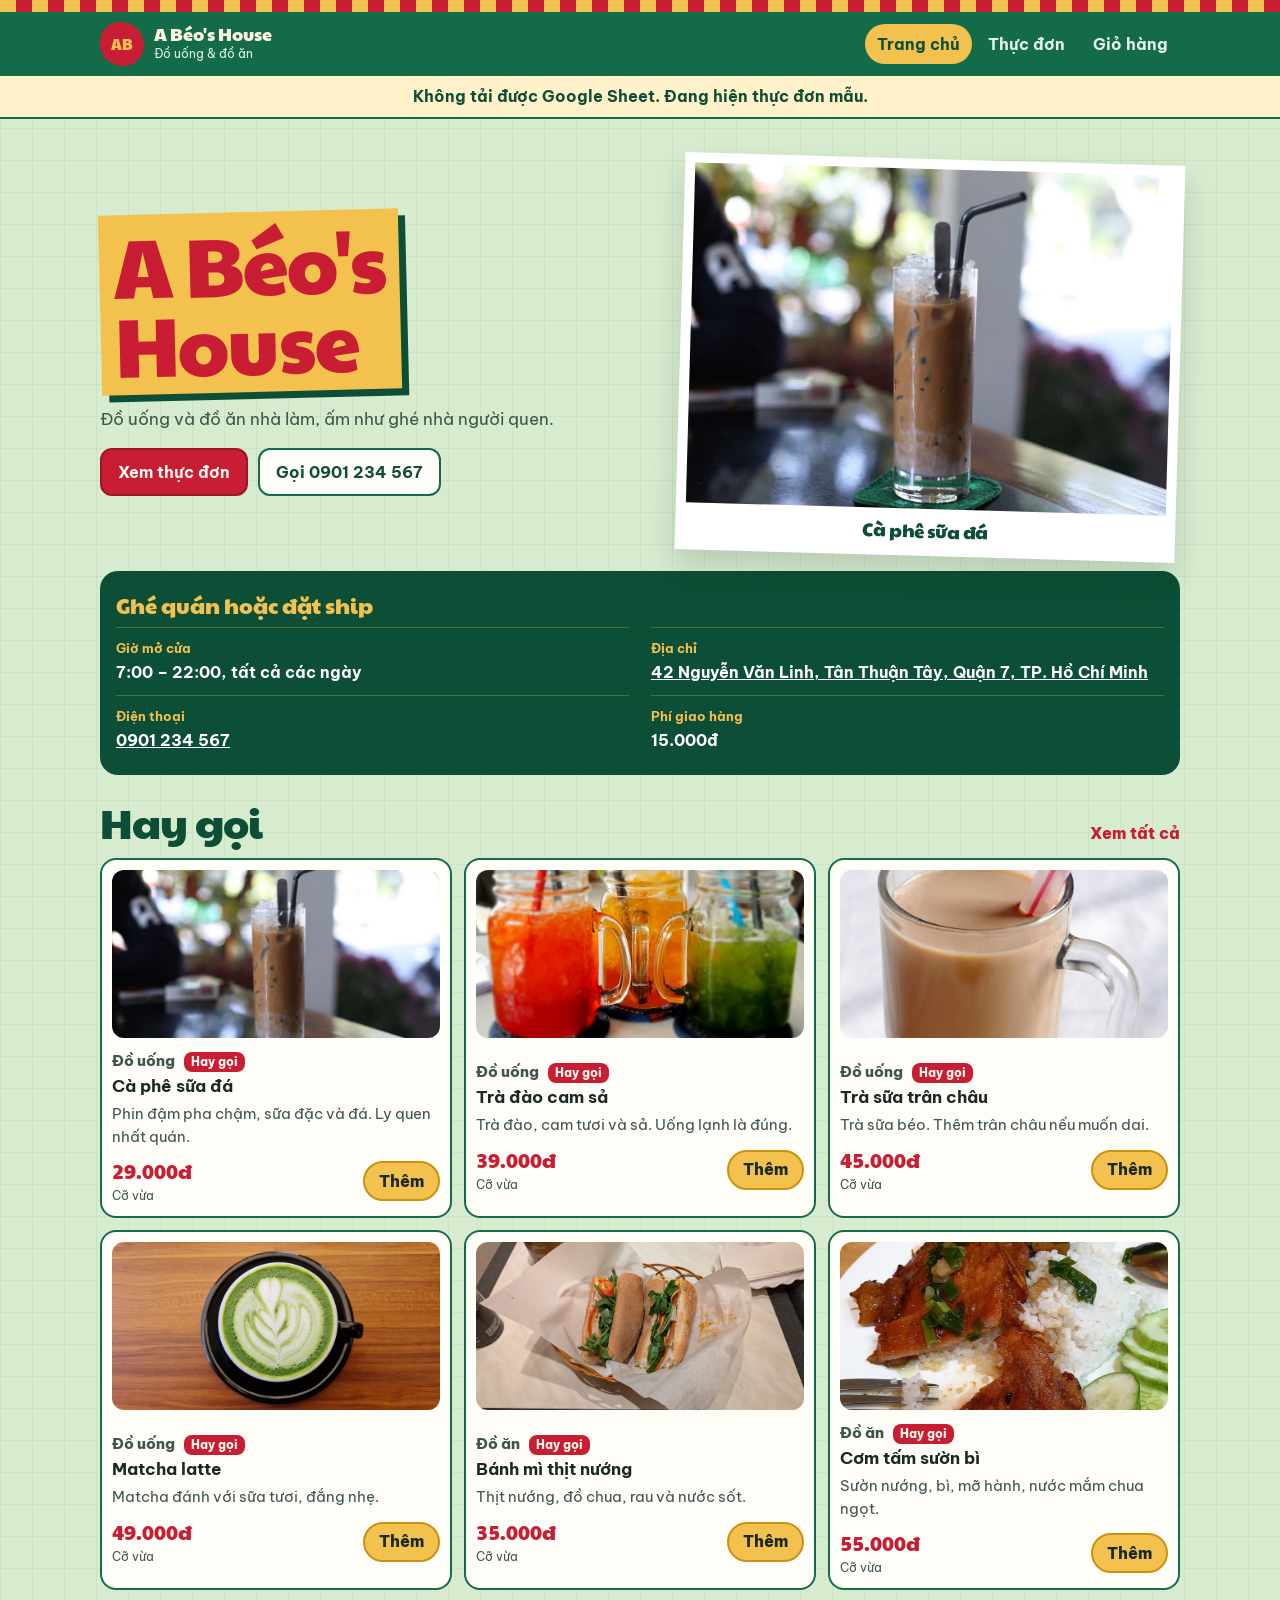
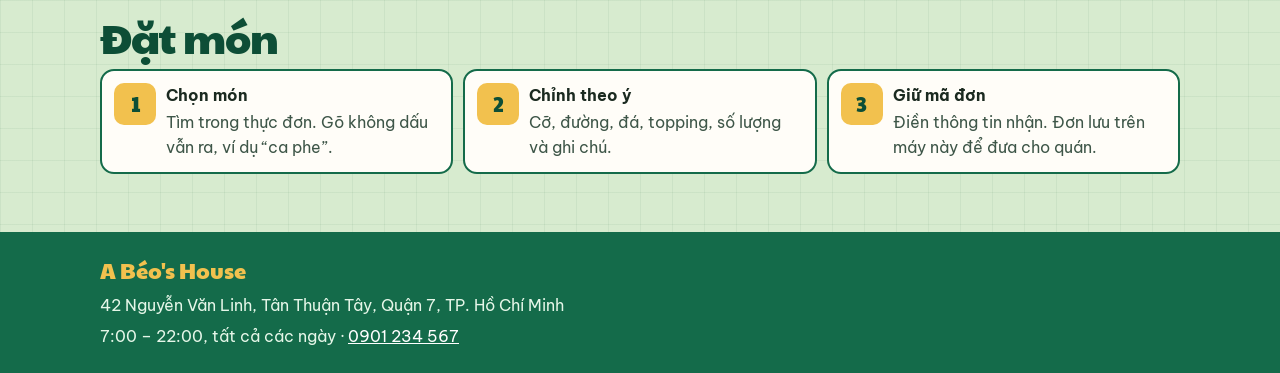
==== index.html @ c12df502 "Let the Shop sheet set the home hero photo and caption. A blank heroImage or heroCaption keeps the b" ====
<!DOCTYPE html>
<html lang="vi">
<head>
  <meta charset="utf-8">
  <meta name="viewport" content="width=device-width, initial-scale=1">
  <title>A Béo's House — Đồ uống & đồ ăn</title>
  <meta name="description" content="Đặt đồ uống và đồ ăn tại A Béo's House. Quán nhỏ, món nhà làm, giao trong ngày.">
  <meta name="theme-color" content="#146b4a">
  <link rel="icon" href="favicon.svg" type="image/svg+xml">
  <link rel="preconnect" href="https://fonts.googleapis.com">
  <link rel="preconnect" href="https://fonts.gstatic.com" crossorigin>
  <link href="https://fonts.googleapis.com/css2?family=Be+Vietnam+Pro:wght@400;500;600;700&family=Paytone+One&display=swap" rel="stylesheet">
  <link rel="stylesheet" href="css/styles.css">
</head>
<body data-page="home">
  <a class="skip" href="#main">Tới nội dung</a>
  <header class="site-header">
    <div class="wrap header-inner">
      <a class="brand" href="index.html">
        <span class="brand-mark" aria-hidden="true">AB</span>
        <span>
          <strong>A Béo's House</strong>
          <small>Đồ uống & đồ ăn</small>
        </span>
      </a>
      <nav class="nav" aria-label="Chính">
        <a href="index.html" class="is-active" aria-current="page">Trang chủ</a>
        <a href="menu.html">Thực đơn</a>
        <a href="cart.html">Giỏ hàng <span class="badge is-zero" data-cart-count>0</span></a>
      </nav>
      <a class="header-cart" href="cart.html" aria-label="Giỏ hàng">
        <svg width="22" height="22" viewBox="0 0 24 24" aria-hidden="true" fill="none" stroke="currentColor" stroke-width="2"><path d="M6 7h12l-1 13H7L6 7z"/><path d="M9 7a3 3 0 0 1 6 0"/></svg>
        <span class="badge is-zero" data-cart-count>0</span>
      </a>
    </div>
  </header>
  <main id="main">
    <div class="wrap">
      <section class="hero">
        <div class="sign">
          <h1>A Béo's<br>House</h1>
          <p class="lede" data-bind="tagline">Đồ uống và đồ ăn nhà làm, ấm như ghé nhà người quen.</p>
          <div class="hero-actions">
            <a class="btn btn-primary" href="menu.html">Xem thực đơn</a>
            <a class="btn btn-ghost" data-bind-phone data-phone-prefix="Gọi" href="tel:+84901234567">Gọi 0901 234 567</a>
          </div>
        </div>
        <figure class="polaroid">
          <img src="img/cf-sua-da.jpg" alt="Cà phê sữa đá" data-bind-src="heroImage">
          <figcaption data-bind="heroCaption">Cà phê sữa đá</figcaption>
        </figure>
      </section>
      <aside class="hero-panel">
          <div class="panel-top">
            <p class="panel-kicker">Ghé quán hoặc đặt ship</p>
          </div>
          <ul class="facts">
            <li>
              <span class="fact-label">Giờ mở cửa</span>
              <strong data-bind="hours">7:00 – 22:00, tất cả các ngày</strong>
            </li>
            <li>
              <span class="fact-label">Địa chỉ</span>
              <strong><a data-bind="address" data-map-link href="https://maps.google.com/?q=42%20Nguy%E1%BB%85n%20V%C4%83n%20Linh%2C%20T%C3%A2n%20Thu%E1%BA%ADn%20T%C3%A2y%2C%20Qu%E1%BA%ADn%207%2C%20TP.%20H%E1%BB%93%20Ch%C3%AD%20Minh">42 Nguyễn Văn Linh, Tân Thuận Tây, Quận 7, TP. Hồ Chí Minh</a></strong>
            </li>
            <li>
              <span class="fact-label">Điện thoại</span>
              <strong><a data-bind-phone data-phone-prefix="" href="tel:+84901234567">0901 234 567</a></strong>
            </li>
            <li>
              <span class="fact-label">Phí giao hàng</span>
              <strong data-bind="deliveryFee">15.000đ</strong>
            </li>
          </ul>
        </aside>

      <section>
        <div class="section-head">
          <h2>Hay gọi</h2>
          <a href="menu.html">Xem tất cả</a>
        </div>
        <div class="grid cols-3" id="featured"></div>
      </section>

      <section>
        <div class="section-head"><h2>Đặt món</h2></div>
        <ol class="steps">
          <li><span class="num">1</span><div><strong>Chọn món</strong><p>Tìm trong thực đơn. Gõ không dấu vẫn ra, ví dụ “ca phe”.</p></div></li>
          <li><span class="num">2</span><div><strong>Chỉnh theo ý</strong><p>Cỡ, đường, đá, topping, số lượng và ghi chú.</p></div></li>
          <li><span class="num">3</span><div><strong>Giữ mã đơn</strong><p>Điền thông tin nhận. Đơn lưu trên máy này để đưa cho quán.</p></div></li>
        </ol>
      </section>
    </div>
  </main>
  <footer class="site-footer">
    <div class="wrap">
      <strong data-bind="name">A Béo's House</strong>
      <p data-bind="address">42 Nguyễn Văn Linh, Tân Thuận Tây, Quận 7, TP. Hồ Chí Minh</p>
      <p><span data-bind="hours">7:00 – 22:00, tất cả các ngày</span> · <a data-bind-phone data-phone-prefix="" href="tel:+84901234567">0901 234 567</a></p>
    </div>
  </footer>
  <nav class="tabbar" aria-label="Di chuyển">
    <a href="index.html" class="is-active" aria-current="page">
      <svg width="22" height="22" viewBox="0 0 24 24" aria-hidden="true" fill="none" stroke="currentColor" stroke-width="2"><path d="M4 10.5 12 4l8 6.5V20a1 1 0 0 1-1 1h-5v-6H10v6H5a1 1 0 0 1-1-1v-9.5z"/></svg>
      Trang chủ
    </a>
    <a href="menu.html">
      <svg width="22" height="22" viewBox="0 0 24 24" aria-hidden="true" fill="none" stroke="currentColor" stroke-width="2"><path d="M6 4h12v16H6z"/><path d="M9 8h6M9 12h6M9 16h4"/></svg>
      Thực đơn
    </a>
    <a href="cart.html">
      <svg width="22" height="22" viewBox="0 0 24 24" aria-hidden="true" fill="none" stroke="currentColor" stroke-width="2"><path d="M6 7h12l-1 13H7L6 7z"/><path d="M9 7a3 3 0 0 1 6 0"/></svg>
      Giỏ <span class="badge is-zero" data-cart-count>0</span>
    </a>
  </nav>
  <script src="js/config.js"></script>
  <script src="js/data.js"></script>
  <script src="js/sheet-format.js"></script>
  <script src="js/sheets.js"></script>
  <script src="js/app.js"></script>
</body>
</html>
---- css/styles.css ----
:root {
  --tile: #d7ebcf;
  --ink: #1b2a20;
  --muted: #3e5648;
  --stool: #c81d32;
  --stool-deep: #9a1628;
  --awning: #f2c14e;
  --enamel: #146b4a;
  --enamel-deep: #0d4e36;
  --paper: #fffdf8;
  --slip: #fff6d4;
  --line: rgba(13, 78, 54, 0.22);
  --font: "Be Vietnam Pro", "Noto Sans", sans-serif;
  --display: "Paytone One", "Be Vietnam Pro", sans-serif;
  --tab-h: 68px;
  color-scheme: light;
}

* { box-sizing: border-box; }

[hidden] { display: none !important; }

html { scroll-behavior: smooth; }

body {
  margin: 0;
  min-height: 100vh;
  font-family: var(--font);
  font-size: 16px;
  line-height: 1.55;
  color: var(--ink);
  background-color: var(--tile);
  background-image:
    linear-gradient(rgba(20, 90, 50, 0.06) 1px, transparent 1px),
    linear-gradient(90deg, rgba(20, 90, 50, 0.06) 1px, transparent 1px);
  background-size: 32px 32px;
  padding-bottom: var(--tab-h);
}

img, svg { display: block; max-width: 100%; }

button, input, textarea, select { font: inherit; color: inherit; }

button, .btn, .chip, .choice, .add-btn, .text-btn, .option-card { cursor: pointer; }

a { color: inherit; }

h1, h2, h3, p { overflow-wrap: anywhere; }

.skip {
  position: absolute;
  left: 12px;
  top: -48px;
  background: var(--paper);
  padding: 8px 12px;
  border-radius: 8px;
  z-index: 80;
}

.skip:focus { top: 12px; }

.wrap {
  width: min(1080px, calc(100% - 32px));
  margin-inline: auto;
}

.site-header {
  position: sticky;
  top: 0;
  z-index: 20;
  background: var(--enamel);
  color: #f4ffe9;
}

.site-header::before {
  content: "";
  display: block;
  height: 12px;
  background: repeating-linear-gradient(90deg, var(--awning) 0 16px, var(--stool) 16px 32px);
}

.header-inner {
  display: flex;
  align-items: center;
  justify-content: space-between;
  gap: 12px;
  min-height: 64px;
}

.brand {
  display: flex;
  align-items: center;
  gap: 10px;
  text-decoration: none;
  min-width: 0;
}

.brand-mark {
  width: 44px;
  height: 44px;
  flex: 0 0 auto;
  display: grid;
  place-items: center;
  border-radius: 46% 54% 48% 52%;
  background: var(--stool);
  color: var(--awning);
  font-family: var(--display);
  font-size: 0.95rem;
}

.brand strong {
  display: block;
  font-family: var(--display);
  font-weight: 400;
  font-size: 1.15rem;
  line-height: 1;
  color: #fff6df;
}

.brand small {
  display: block;
  margin-top: 2px;
  color: #dff5e4;
  font-size: 0.75rem;
}

.nav { display: none; }

.nav a {
  text-decoration: none;
  padding: 8px 12px;
  border-radius: 999px;
  color: #e7f6ea;
  font-weight: 650;
}

.nav a.is-active,
.nav a:hover {
  background: var(--awning);
  color: var(--enamel-deep);
}

.header-cart {
  position: relative;
  width: 44px;
  height: 44px;
  border-radius: 50%;
  display: grid;
  place-items: center;
  background: var(--stool);
  color: #fff8ef;
  text-decoration: none;
}

.badge {
  min-width: 18px;
  height: 18px;
  padding: 0 5px;
  border-radius: 999px;
  background: var(--awning);
  color: var(--ink);
  font-size: 0.7rem;
  font-weight: 700;
  display: inline-grid;
  place-items: center;
}

.header-cart .badge {
  position: absolute;
  top: -4px;
  right: -4px;
}

.badge.is-zero { display: none; }

.tabbar {
  position: fixed;
  left: 0;
  right: 0;
  bottom: 0;
  z-index: 20;
  display: grid;
  grid-template-columns: repeat(3, 1fr);
  background: var(--enamel-deep);
  border-top: 4px solid var(--awning);
  padding: 6px 8px calc(6px + env(safe-area-inset-bottom));
}

.tabbar a {
  text-decoration: none;
  text-align: center;
  font-size: 0.75rem;
  font-weight: 700;
  color: #d9f3df;
  padding: 6px 0 4px;
  border-radius: 12px;
}

.tabbar a svg { margin: 0 auto 2px; }

.tabbar a.is-active {
  background: var(--awning);
  color: var(--enamel-deep);
}

.tabbar .badge { margin-left: 3px; }

main { padding-bottom: 28px; }

.hero {
  display: grid;
  gap: 18px;
  padding: 22px 0 8px;
  align-items: center;
}

h1, .page-intro h1, .section-head h2, .summary h2, .order-code {
  font-family: var(--display);
  font-weight: 400;
  letter-spacing: -0.02em;
  line-height: 0.95;
}

.sign h1 {
  display: inline-block;
  margin: 0 0 14px;
  padding: 10px 14px 12px;
  background: var(--awning);
  color: var(--stool);
  font-size: clamp(2.8rem, 13vw, 5.2rem);
  box-shadow: 7px 7px 0 var(--enamel-deep);
  transform: rotate(-1.4deg);
}

.lede, .page-intro p {
  margin: 0;
  max-width: 38rem;
  color: var(--muted);
  font-size: 1.05rem;
}

.hero-actions, .stack-actions {
  display: flex;
  flex-wrap: wrap;
  gap: 10px;
  margin-top: 16px;
}

.btn {
  display: inline-flex;
  align-items: center;
  justify-content: center;
  gap: 8px;
  min-height: 48px;
  padding: 0 16px;
  border-radius: 12px;
  border: 2px solid transparent;
  text-decoration: none;
  font-weight: 700;
  background: transparent;
  transition: background 160ms ease, transform 160ms ease;
}

.btn-primary {
  background: var(--stool);
  color: #fff8ef;
  border-color: var(--stool-deep);
}

.btn-primary:hover { background: var(--stool-deep); }

.btn-ghost {
  background: var(--paper);
  color: var(--enamel-deep);
  border-color: var(--enamel);
}

.btn-ghost:hover { background: #f3fff4; }

.btn:active { transform: translateY(1px); }

.btn:disabled { opacity: 0.65; cursor: wait; }

.catalog-status {
  background: var(--slip);
  color: var(--enamel-deep);
  border-bottom: 2px solid var(--enamel);
  padding: 8px 16px;
  text-align: center;
  font-weight: 650;
}

.catalog-status.is-warn { background: #fff1c9; }

.btn-block { width: 100%; }

.polaroid {
  margin: 6px 0 0;
  background: white;
  padding: 10px 10px 8px;
  transform: rotate(1.6deg);
  box-shadow: 0 16px 30px rgba(20, 50, 30, 0.16);
}

.polaroid img {
  width: 100%;
  height: 200px;
  object-fit: cover;
}

.polaroid figcaption {
  margin: 0;
  padding: 8px 4px 2px;
  text-align: center;
  font-family: var(--display);
  color: var(--enamel-deep);
  font-size: 1.15rem;
}

.hero-panel {
  margin-top: 8px;
  background: var(--enamel-deep);
  color: #f3ffe8;
  border-radius: 18px;
  padding: 8px 16px 4px;
}

.panel-kicker {
  margin: 10px 0 0;
  font-family: var(--display);
  font-size: 1.35rem;
  font-weight: 400;
  color: var(--awning);
  letter-spacing: 0;
  text-transform: none;
}

.stamp { display: none; }

.facts {
  list-style: none;
  margin: 4px 0 8px;
  padding: 0;
}

.facts li {
  padding: 10px 0;
  border-top: 1px solid rgba(242, 193, 78, 0.28);
}

.fact-label {
  display: block;
  margin: 0 0 2px;
  color: var(--awning);
  font-size: 0.82rem;
  font-weight: 650;
}

.facts strong, .facts a { color: white; font-weight: 650; }

.section-head {
  display: flex;
  align-items: baseline;
  justify-content: space-between;
  gap: 12px;
  margin: 28px 0 12px;
}

.section-head h2, .page-intro h1 {
  margin: 0;
  color: var(--enamel-deep);
  font-size: clamp(1.8rem, 6vw, 2.6rem);
}

.page-intro { padding: 20px 0 6px; }

.page-intro h1 { margin-bottom: 8px; }

.section-head a {
  color: var(--stool);
  font-weight: 750;
  text-decoration: none;
}

.grid { display: grid; gap: 12px; }

.steps {
  list-style: none;
  margin: 0;
  padding: 0;
  display: grid;
  gap: 10px;
}

.steps li {
  display: grid;
  grid-template-columns: 42px 1fr;
  gap: 10px;
  align-items: start;
  background: var(--paper);
  border: 2px solid var(--enamel);
  border-radius: 14px;
  padding: 12px;
}

.steps span.num {
  width: 42px;
  height: 42px;
  display: grid;
  place-items: center;
  background: var(--awning);
  color: var(--enamel-deep);
  font-family: var(--display);
  font-size: 1.3rem;
  border-radius: 10px;
}

.steps p { margin: 2px 0 0; color: var(--muted); }

.menu-toolbar { display: grid; gap: 12px; margin: 8px 0 14px; }

.search, .field input, .field textarea, .note-field {
  width: 100%;
  min-height: 48px;
  border-radius: 12px;
  border: 2px solid var(--enamel);
  background: var(--slip);
  padding: 10px 12px;
  font-weight: 500;
}

.chips { display: flex; gap: 8px; overflow: auto; }

.chip, .choice, .add-btn, .text-btn {
  border: 2px solid var(--enamel);
  background: var(--paper);
  border-radius: 999px;
  font-weight: 750;
  color: var(--enamel-deep);
}

.chip { padding: 8px 14px; white-space: nowrap; min-height: 40px; }

.chip.is-active {
  background: var(--stool);
  color: #fff8ef;
  border-color: var(--stool-deep);
}

.count-line { margin: 0; color: var(--muted); }

.item-card, .cart-line, .ticket, .empty, .card {
  background: var(--paper);
  border: 2px solid var(--enamel);
  border-radius: 16px;
}

.item-card {
  display: grid;
  grid-template-columns: 104px 1fr;
  gap: 12px;
  padding: 10px;
}

.item-photo, .item-mark, .line-photo, .modal-photo img {
  width: 104px;
  height: 104px;
  object-fit: cover;
  border-radius: 12px;
}

.item-kicker {
  margin: 0 0 2px;
  color: var(--enamel);
  font-size: 0.78rem;
  font-weight: 750;
}

.pill {
  display: inline-block;
  margin-left: 6px;
  padding: 1px 7px;
  border-radius: 8px;
  background: var(--stool);
  color: #fff8ef;
  font-size: 0.72rem;
}

.item-card h3, .cart-line h3 { margin: 0 0 4px; font-size: 1.05rem; }

.item-card p, .muted { margin: 0; color: var(--muted); font-size: 0.92rem; }

.item-row, .line-actions {
  display: flex;
  align-items: center;
  justify-content: space-between;
  gap: 8px;
  margin-top: 8px;
}

.price {
  font-family: var(--display);
  font-weight: 400;
  color: var(--stool);
  font-size: 1.25rem;
  font-variant-numeric: tabular-nums;
}

.price-note { color: var(--muted); font-size: 0.75rem; }

.add-btn, .text-btn { min-height: 40px; padding: 0 14px; }

.add-btn { background: var(--awning); border-color: #c99212; color: var(--ink); }

.empty { text-align: center; padding: 28px 16px; }

.empty h2 { font-family: var(--display); font-weight: 400; color: var(--enamel-deep); }

.modal {
  position: fixed;
  inset: 0;
  z-index: 40;
  display: grid;
  align-items: end;
}

.modal-backdrop {
  position: absolute;
  inset: 0;
  background: rgba(13, 40, 28, 0.55);
  border: 0;
}

.modal-sheet {
  position: relative;
  display: flex;
  flex-direction: column;
  background: var(--slip);
  border-radius: 22px 22px 0 0;
  border-top: 8px solid var(--stool);
  padding: 8px 16px calc(12px + env(safe-area-inset-bottom));
  max-height: min(92vh, 780px);
  overflow: hidden;
}

.modal-body { overflow: auto; min-height: 0; }

.modal-head, .grabber, .modal-footer { flex: none; }

.grabber {
  width: 46px;
  height: 5px;
  border-radius: 999px;
  background: rgba(13, 78, 54, 0.25);
  margin: 4px auto 8px;
}

.modal-head {
  display: flex;
  align-items: center;
  gap: 12px;
}

.modal-head > div:nth-child(2) { flex: 1; min-width: 0; }

.sign, .polaroid { min-width: 0; }

.modal-photo img {
  width: 72px;
  height: 72px;
  border: 3px solid white;
}

.modal-head h2 {
  margin: 0;
  font-family: var(--display);
  font-weight: 400;
  font-size: 1.6rem;
  color: var(--enamel-deep);
  line-height: 1;
}

.close-btn {
  margin-left: auto;
  width: 44px;
  height: 44px;
  border-radius: 50%;
  border: 2px solid var(--enamel);
  background: white;
  font-size: 1.4rem;
}

.option-block { margin: 14px 0; }

.option-block h3 { margin: 0 0 8px; font-size: 0.98rem; }

.choice-row { display: flex; flex-wrap: wrap; gap: 8px; }

.choice { position: relative; padding: 8px 12px; }

.choice input {
  position: absolute;
  opacity: 0;
  width: 1px;
  height: 1px;
}

.choice:has(input:checked) {
  background: var(--stool);
  color: #fff8ef;
  border-color: var(--stool-deep);
}

.choice:has(input:focus-visible) {
  outline: 3px solid var(--enamel-deep);
  outline-offset: 2px;
}

.note-field, .field textarea { min-height: 84px; resize: vertical; }

.qty {
  display: inline-flex;
  align-items: center;
  border: 2px solid var(--enamel);
  border-radius: 999px;
  background: white;
}

.qty button {
  width: 44px;
  height: 44px;
  border: 0;
  background: transparent;
  font-size: 1.25rem;
}

.qty span { min-width: 1.4rem; text-align: center; font-weight: 750; }

.modal-footer {
  display: flex;
  align-items: center;
  justify-content: space-between;
  gap: 12px;
  margin: 8px -16px 0;
  padding: 12px 16px 4px;
  background: var(--enamel);
  color: #f3ffe8;
}

.modal-footer .muted { color: #d5f0dc; }

.modal-footer .price { color: var(--awning); font-size: 1.45rem; }

.cart-line { padding: 12px; margin-bottom: 12px; }

.cart-line.has-photo {
  display: grid;
  grid-template-columns: 76px 1fr;
  gap: 10px;
}

.line-photo { width: 76px; height: 76px; }

.card, .summary { padding: 16px; }

.summary h2 {
  margin: 0 0 10px;
  color: var(--enamel-deep);
  font-size: 1.7rem;
}

.totals { display: grid; gap: 8px; }

.totals div, .bank-row {
  display: flex;
  justify-content: space-between;
  gap: 12px;
  align-items: baseline;
}

.totals .grand {
  padding-top: 8px;
  border-top: 2px solid var(--line);
  font-size: 1.15rem;
}

.totals strong, .bank-row strong { font-variant-numeric: tabular-nums; }

.checkout-layout { display: grid; gap: 16px; }

#checkout-summary { order: 1; }

.checkout-layout > div:first-child { order: 2; }

.field { display: grid; gap: 6px; margin-bottom: 12px; font-weight: 700; }

fieldset { border: 0; margin: 0 0 12px; padding: 0; }

legend { font-weight: 750; margin-bottom: 8px; }

.option-card {
  display: grid;
  grid-template-columns: auto 1fr;
  gap: 10px;
  align-items: start;
  padding: 12px;
  border: 2px solid var(--enamel);
  border-radius: 14px;
  background: white;
  margin-bottom: 8px;
  font-weight: 700;
}

.option-card small { display: block; font-weight: 500; color: var(--muted); }

.option-card:has(input:checked) {
  background: var(--slip);
  border-color: var(--stool);
}

.field-error {
  color: var(--stool-deep);
  font-size: 0.85rem;
  font-weight: 750;
  margin: -6px 0 10px;
}

.field-error:empty { display: none; }

.notice {
  background: #fff1c9;
  border: 2px solid var(--stool);
  color: #6d2414;
  border-radius: 14px;
  padding: 10px 12px;
}

.ticket { padding: 18px; }

.order-code {
  font-size: clamp(2.2rem, 8vw, 3.3rem);
  color: var(--stool);
  margin: 4px 0 8px;
}

.toast {
  position: fixed;
  left: 50%;
  bottom: calc(var(--tab-h) + 12px);
  transform: translateX(-50%);
  background: var(--enamel-deep);
  color: var(--awning);
  padding: 10px 14px;
  border-radius: 999px;
  z-index: 35;
  max-width: calc(100% - 32px);
  text-align: center;
}

.site-footer {
  margin-top: 18px;
  background: var(--enamel);
  color: #e5f6e8;
  padding: 22px 0 18px;
}

.site-footer strong {
  color: var(--awning);
  font-family: var(--display);
  font-size: 1.35rem;
  font-weight: 400;
}

.site-footer a { color: white; }

.site-footer p { margin: 6px 0; }

:focus-visible {
  outline: 3px solid #083222;
  outline-offset: 2px;
}

@media (max-width: 360px) {
  .brand small { display: none; }
}

@media (min-width: 720px) {
  .modal { align-items: center; justify-items: center; }
  .modal-sheet {
    width: min(540px, calc(100% - 32px));
    border-radius: 22px;
    border-top-width: 8px;
  }
  .grabber { display: none; }
  .grid.cols-2 { grid-template-columns: 1fr 1fr; }
  .polaroid img { height: 340px; }
}

@media (min-width: 860px) {
  .nav { display: flex; align-items: center; gap: 4px; }
  .header-cart { display: none; }
  .tabbar { display: none; }
  body { padding-bottom: 0; }
  main { padding-bottom: 40px; }
  .toast { bottom: 24px; }
  .hero {
    grid-template-columns: 1.05fr 0.95fr;
    gap: 28px;
    padding-top: 34px;
  }
  .facts { display: grid; grid-template-columns: 1fr 1fr; column-gap: 22px; }
  .steps { grid-template-columns: repeat(3, 1fr); }
}

@media (min-width: 980px) {
  .grid.cols-3 { grid-template-columns: repeat(3, 1fr); }
  #featured .item-card { grid-template-columns: 1fr; }
  #featured .item-photo { width: 100%; height: 168px; }
  .checkout-layout {
    grid-template-columns: 1.15fr 0.85fr;
    align-items: start;
  }
  .checkout-layout > div:first-child { order: 1; }
  #checkout-summary { order: 2; }
  .summary { position: sticky; top: 96px; }
}

@media (prefers-reduced-motion: reduce) {
  html { scroll-behavior: auto; }
  *, *::before, *::after {
    animation: none !important;
    transition: none !important;
  }
}
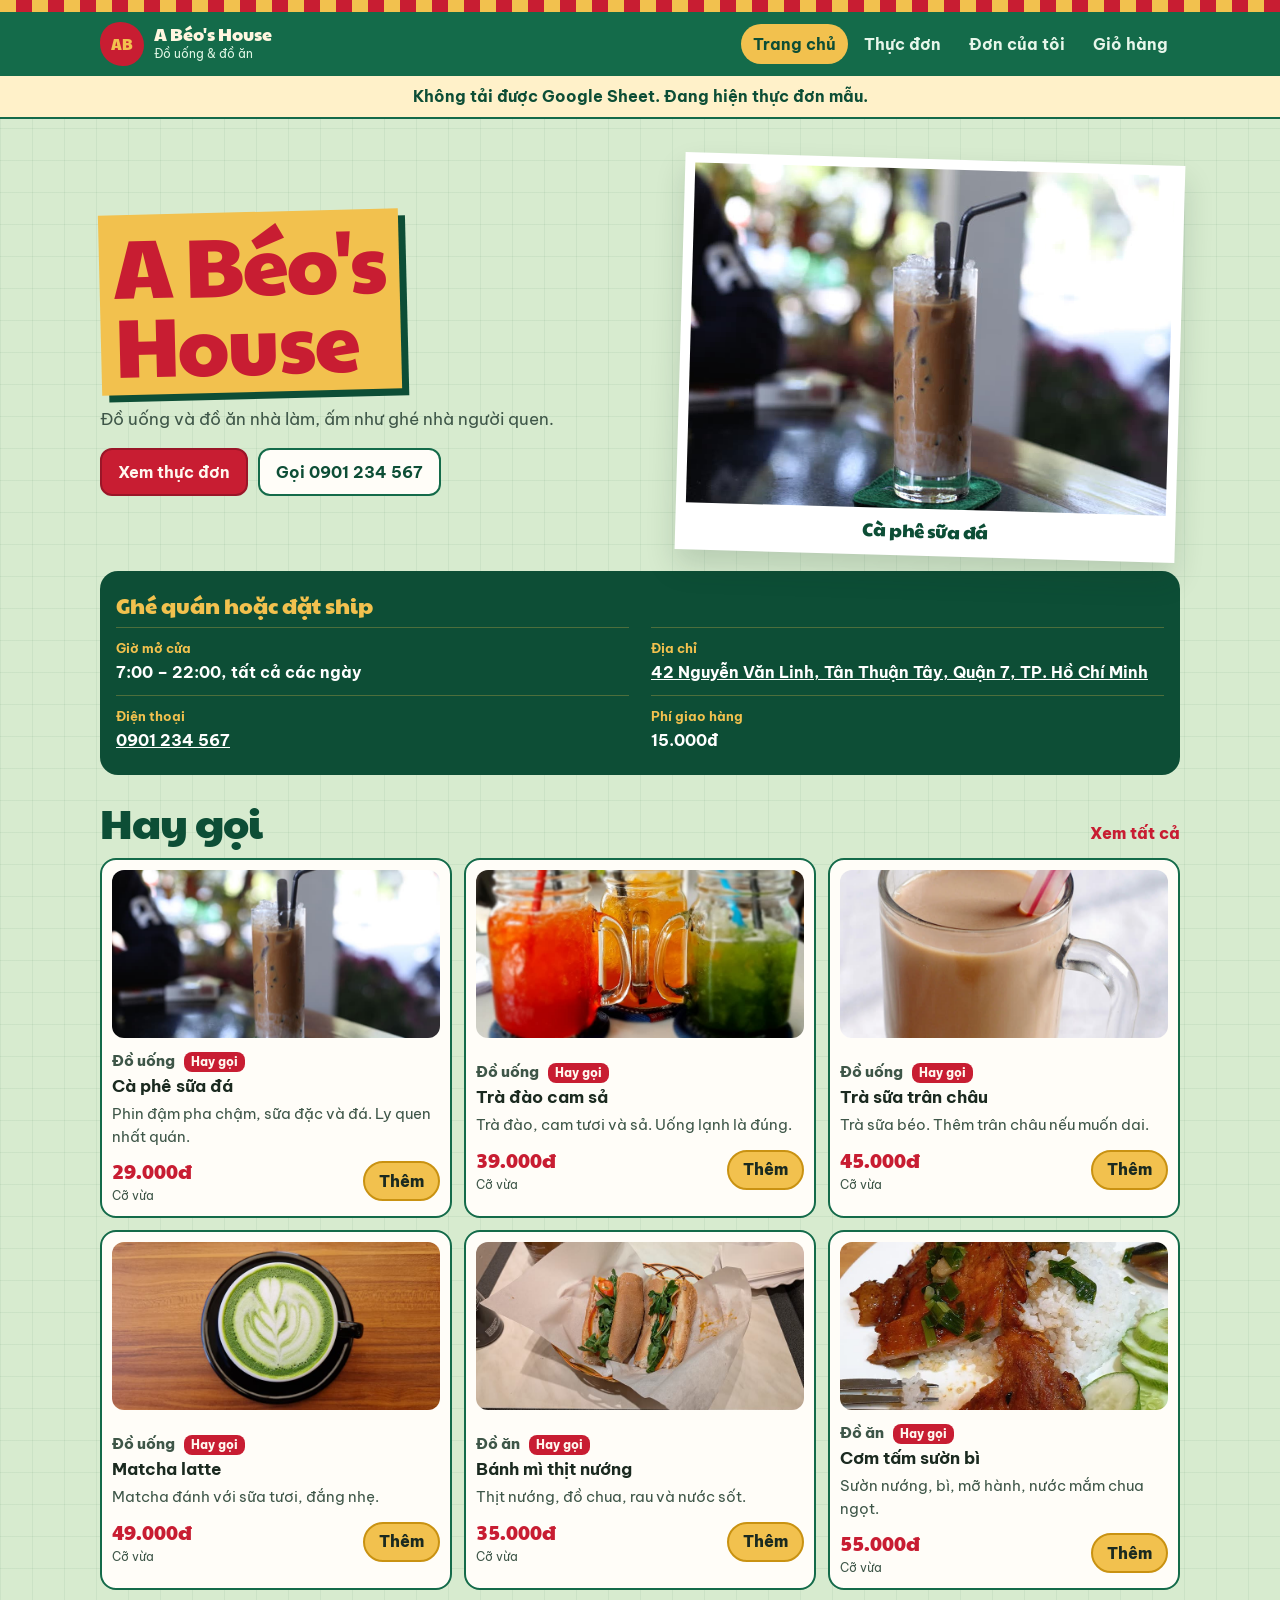
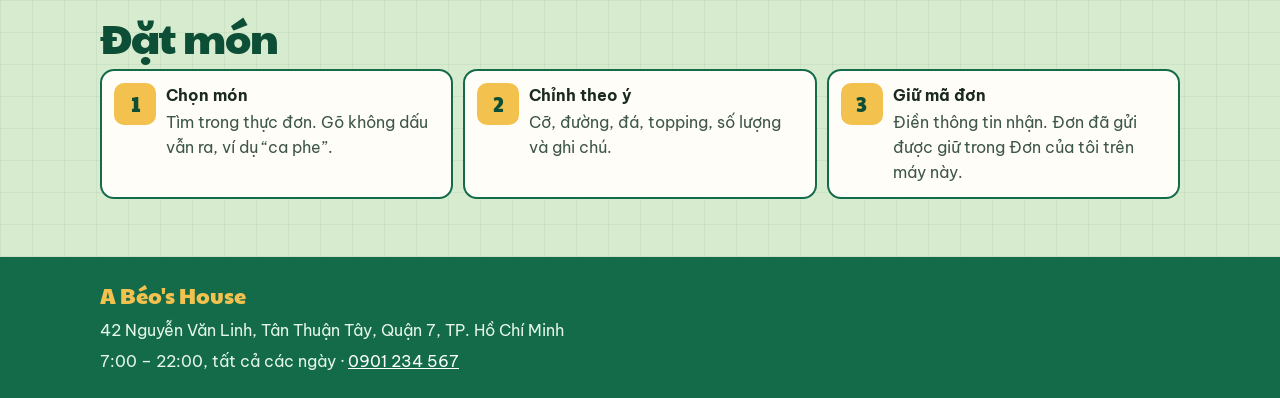
==== commit 24984d8b: "Keep successful orders on this browser so customers can open them again. After a confirmed order, in" ====
--- a/index.html
+++ b/index.html
@@ -26,6 +26,7 @@
       <nav class="nav" aria-label="Chính">
         <a href="index.html" class="is-active" aria-current="page">Trang chủ</a>
         <a href="menu.html">Thực đơn</a>
+        <a href="orders.html">Đơn của tôi <span class="badge is-zero" data-order-count>0</span></a>
         <a href="cart.html">Giỏ hàng <span class="badge is-zero" data-cart-count>0</span></a>
       </nav>
       <a class="header-cart" href="cart.html" aria-label="Giỏ hàng">
@@ -87,7 +88,7 @@
         <ol class="steps">
           <li><span class="num">1</span><div><strong>Chọn món</strong><p>Tìm trong thực đơn. Gõ không dấu vẫn ra, ví dụ “ca phe”.</p></div></li>
           <li><span class="num">2</span><div><strong>Chỉnh theo ý</strong><p>Cỡ, đường, đá, topping, số lượng và ghi chú.</p></div></li>
-          <li><span class="num">3</span><div><strong>Giữ mã đơn</strong><p>Điền thông tin nhận. Đơn lưu trên máy này để đưa cho quán.</p></div></li>
+          <li><span class="num">3</span><div><strong>Giữ mã đơn</strong><p>Điền thông tin nhận. Đơn đã gửi được giữ trong Đơn của tôi trên máy này.</p></div></li>
         </ol>
       </section>
     </div>
@@ -112,6 +113,10 @@
       <svg width="22" height="22" viewBox="0 0 24 24" aria-hidden="true" fill="none" stroke="currentColor" stroke-width="2"><path d="M6 7h12l-1 13H7L6 7z"/><path d="M9 7a3 3 0 0 1 6 0"/></svg>
       Giỏ <span class="badge is-zero" data-cart-count>0</span>
     </a>
+    <a href="orders.html">
+      <svg width="22" height="22" viewBox="0 0 24 24" aria-hidden="true" fill="none" stroke="currentColor" stroke-width="2"><path d="M7 3h8l4 4v14H7z"/><path d="M15 3v4h4M9 12h6M9 16h6"/></svg>
+      Đơn của tôi <span class="badge is-zero" data-order-count>0</span>
+    </a>
   </nav>
   <script src="js/config.js"></script>
   <script src="js/data.js"></script>
--- a/css/styles.css
+++ b/css/styles.css
@@ -101,11 +101,19 @@
   flex: 0 0 auto;
   display: grid;
   place-items: center;
+  overflow: hidden;
   border-radius: 46% 54% 48% 52%;
   background: var(--stool);
   color: var(--awning);
   font-family: var(--display);
   font-size: 0.95rem;
+}
+
+.brand-logo {
+  width: 100%;
+  height: 100%;
+  object-fit: cover;
+  border-radius: inherit;
 }
 
 .brand strong {
@@ -180,7 +188,7 @@
   bottom: 0;
   z-index: 20;
   display: grid;
-  grid-template-columns: repeat(3, 1fr);
+  grid-template-columns: repeat(4, 1fr);
   background: var(--enamel-deep);
   border-top: 4px solid var(--awning);
   padding: 6px 8px calc(6px + env(safe-area-inset-bottom));
@@ -189,14 +197,24 @@
 .tabbar a {
   text-decoration: none;
   text-align: center;
-  font-size: 0.75rem;
+  font-size: 0.68rem;
   font-weight: 700;
+  line-height: 1.15;
   color: #d9f3df;
-  padding: 6px 0 4px;
+  padding: 6px 2px 4px;
   border-radius: 12px;
 }
 
+.tabbar a { position: relative; }
+
 .tabbar a svg { margin: 0 auto 2px; }
+
+.tabbar .badge {
+  position: absolute;
+  top: 0;
+  right: 6px;
+  margin-left: 0;
+}
 
 .tabbar a.is-active {
   background: var(--awning);
@@ -449,7 +467,7 @@
 
 .count-line { margin: 0; color: var(--muted); }
 
-.item-card, .cart-line, .ticket, .empty, .card {
+.item-card, .cart-line, .ticket, .empty, .card, .history-card {
   background: var(--paper);
   border: 2px solid var(--enamel);
   border-radius: 16px;
@@ -652,6 +670,35 @@
 .modal-footer .price { color: var(--awning); font-size: 1.45rem; }
 
 .cart-line { padding: 12px; margin-bottom: 12px; }
+
+.history-card {
+  display: grid;
+  grid-template-columns: 1fr auto;
+  gap: 8px;
+  align-items: center;
+  padding: 12px;
+  margin-bottom: 12px;
+}
+
+.history-open {
+  display: block;
+  min-width: 0;
+  text-decoration: none;
+  color: inherit;
+}
+
+.history-open p { margin: 4px 0 0; }
+
+.history-meta {
+  display: flex;
+  justify-content: space-between;
+  gap: 12px;
+  align-items: baseline;
+}
+
+.history-meta strong { font-size: 1.05rem; }
+
+.history-card .price { font-size: 1.15rem; }
 
 .cart-line.has-photo {
   display: grid;
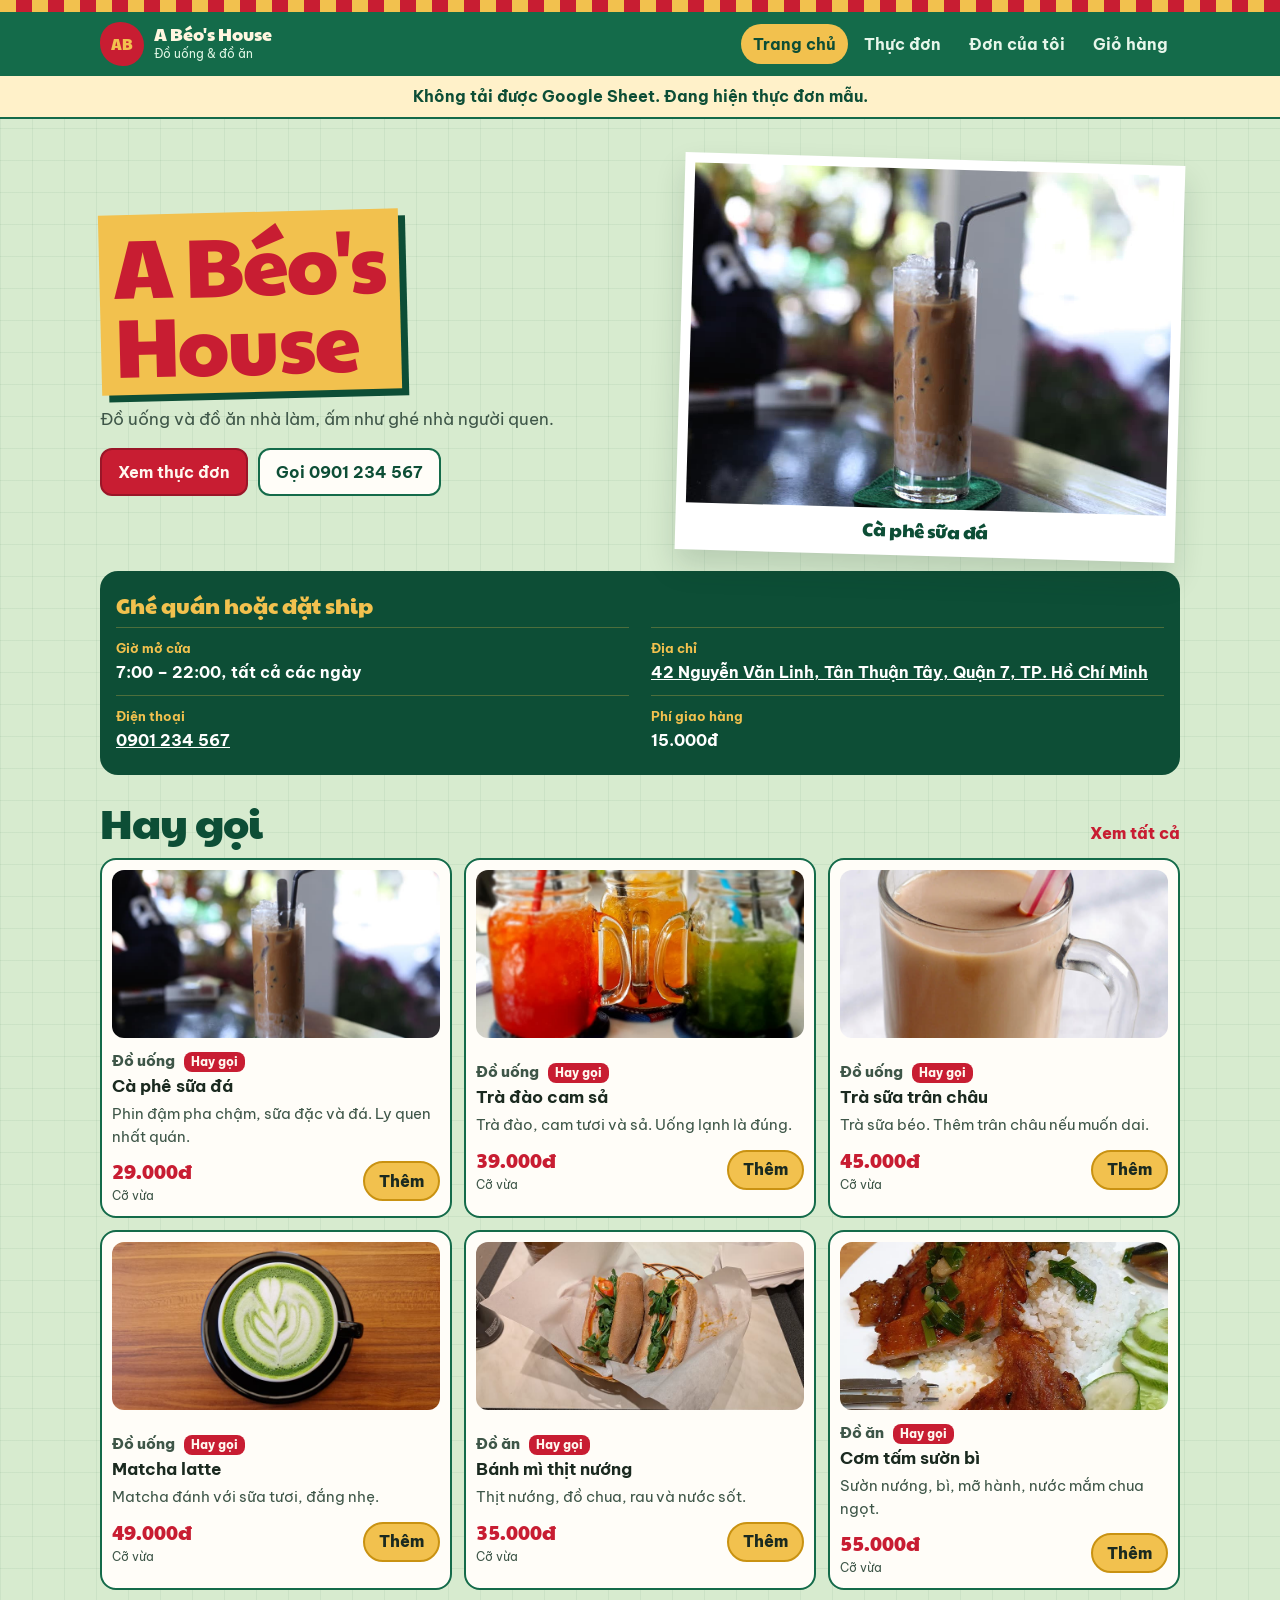
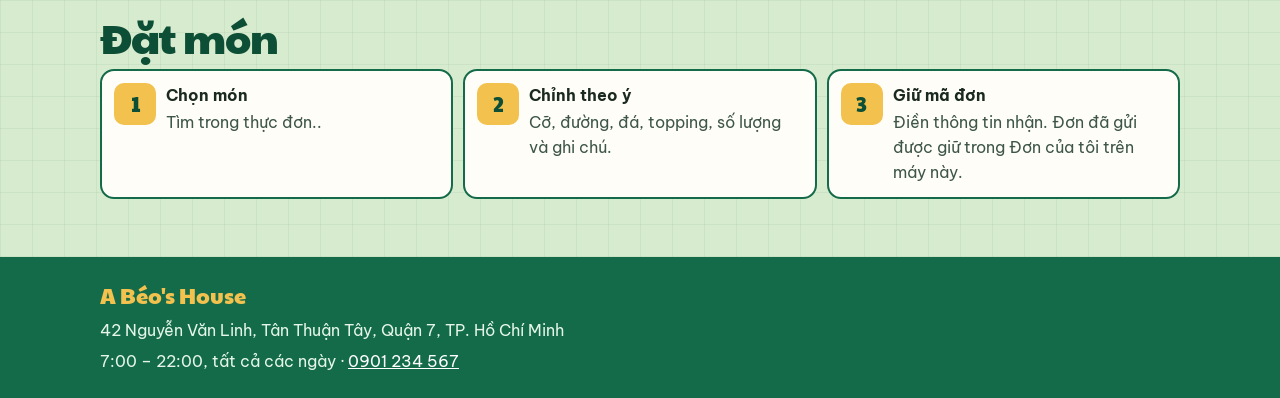
==== commit b3272212: "fix wording" ====
--- a/index.html
+++ b/index.html
@@ -40,7 +40,7 @@
       <section class="hero">
         <div class="sign">
           <h1>A Béo's<br>House</h1>
-          <p class="lede" data-bind="tagline">Đồ uống và đồ ăn nhà làm, ấm như ghé nhà người quen.</p>
+          <p class="lede" data-bind="tagline">Đồ uống và đồ ăn nhà làm.</p>
           <div class="hero-actions">
             <a class="btn btn-primary" href="menu.html">Xem thực đơn</a>
             <a class="btn btn-ghost" data-bind-phone data-phone-prefix="Gọi" href="tel:+84901234567">Gọi 0901 234 567</a>
@@ -86,7 +86,7 @@
       <section>
         <div class="section-head"><h2>Đặt món</h2></div>
         <ol class="steps">
-          <li><span class="num">1</span><div><strong>Chọn món</strong><p>Tìm trong thực đơn. Gõ không dấu vẫn ra, ví dụ “ca phe”.</p></div></li>
+          <li><span class="num">1</span><div><strong>Chọn món</strong><p>Tìm trong thực đơn..</p></div></li>
           <li><span class="num">2</span><div><strong>Chỉnh theo ý</strong><p>Cỡ, đường, đá, topping, số lượng và ghi chú.</p></div></li>
           <li><span class="num">3</span><div><strong>Giữ mã đơn</strong><p>Điền thông tin nhận. Đơn đã gửi được giữ trong Đơn của tôi trên máy này.</p></div></li>
         </ol>
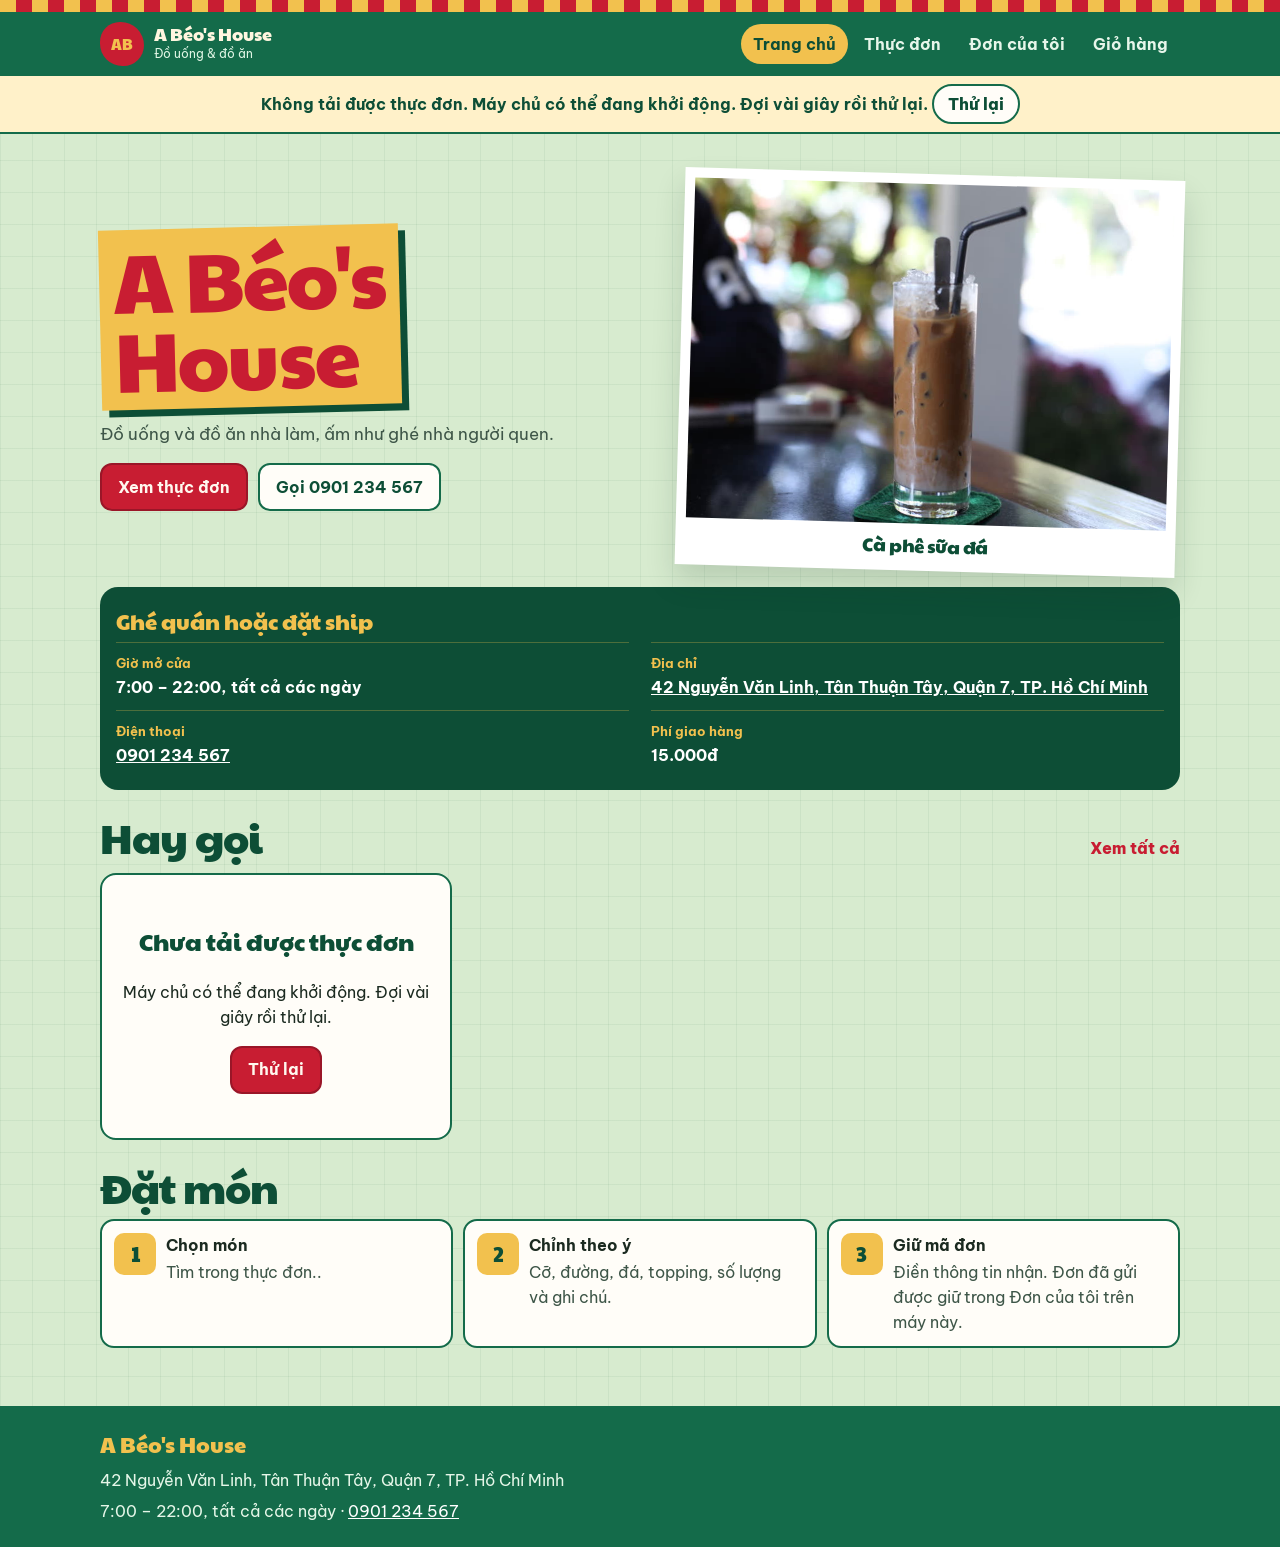
==== commit 161c27cc: "Point the shop site at the Cloud Run API instead of Google Sheets. Closes #8: the confirmation no lo" ====
--- a/index.html
+++ b/index.html
@@ -121,7 +121,7 @@
   <script src="js/config.js"></script>
   <script src="js/data.js"></script>
   <script src="js/sheet-format.js"></script>
-  <script src="js/sheets.js"></script>
+  <script src="js/api.js"></script>
   <script src="js/app.js"></script>
 </body>
 </html>
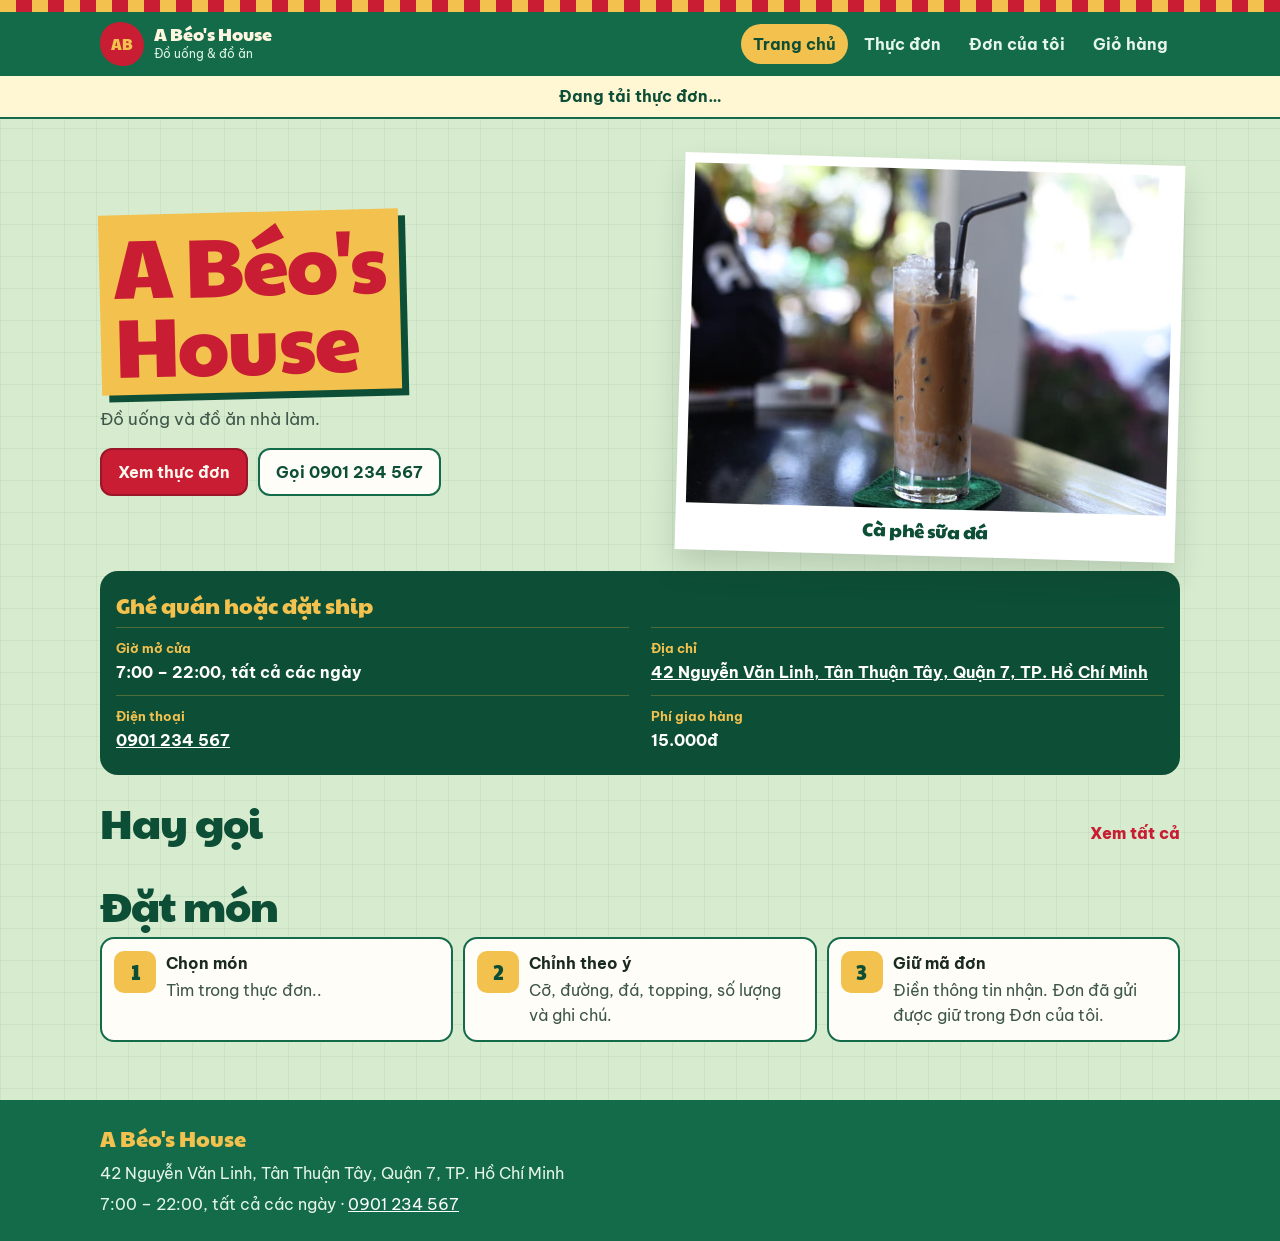
==== commit 8c0e9980: "Soften public and admin copy; retry flaky requests quietly. Drop cold-start, token, and “saved on th" ====
--- a/index.html
+++ b/index.html
@@ -88,7 +88,7 @@
         <ol class="steps">
           <li><span class="num">1</span><div><strong>Chọn món</strong><p>Tìm trong thực đơn..</p></div></li>
           <li><span class="num">2</span><div><strong>Chỉnh theo ý</strong><p>Cỡ, đường, đá, topping, số lượng và ghi chú.</p></div></li>
-          <li><span class="num">3</span><div><strong>Giữ mã đơn</strong><p>Điền thông tin nhận. Đơn đã gửi được giữ trong Đơn của tôi trên máy này.</p></div></li>
+          <li><span class="num">3</span><div><strong>Giữ mã đơn</strong><p>Điền thông tin nhận. Đơn đã gửi được giữ trong Đơn của tôi.</p></div></li>
         </ol>
       </section>
     </div>
--- a/css/styles.css
+++ b/css/styles.css
@@ -879,3 +879,439 @@
     transition: none !important;
   }
 }
+
+body[data-page="admin"] { padding-bottom: 28px; }
+
+body[data-page="admin"]:has(.admin-tabs) {
+  padding-bottom: calc(84px + env(safe-area-inset-bottom, 0px));
+}
+
+.admin-logout {
+  flex: 0 0 auto;
+  min-height: 40px;
+  padding: 0 12px;
+  border-radius: 999px;
+  border: 2px solid var(--awning);
+  background: transparent;
+  color: #fff6df;
+  font-weight: 750;
+}
+
+.admin-logout:hover { background: rgba(242, 193, 78, 0.16); }
+
+.admin-tabs {
+  position: fixed;
+  left: 0;
+  right: 0;
+  bottom: 0;
+  top: auto;
+  z-index: 30;
+  display: grid;
+  grid-template-columns: repeat(3, minmax(0, 1fr));
+  gap: 4px;
+  margin: 0;
+  padding: 6px 8px calc(8px + env(safe-area-inset-bottom, 0px));
+  border-radius: 16px 16px 0 0;
+  background: var(--enamel-deep);
+  box-shadow: 0 -6px 18px rgba(13, 78, 54, 0.18);
+}
+
+.admin-tabs button {
+  min-height: 56px;
+  padding: 6px 4px 4px;
+  border: 0;
+  border-radius: 12px;
+  background: transparent;
+  color: #d9f3df;
+  font-weight: 750;
+  line-height: 1.15;
+  font-size: 0.75rem;
+  display: flex;
+  flex-direction: column;
+  align-items: center;
+  justify-content: center;
+  gap: 2px;
+}
+
+.admin-tabs button.is-active {
+  background: var(--awning);
+  color: var(--enamel-deep);
+}
+
+.admin-tab-icon {
+  width: 22px;
+  height: 22px;
+  display: block;
+  flex: 0 0 auto;
+}
+
+.admin-tab-label { display: block; }
+
+.admin-busy, .admin-muted {
+  margin: 0 0 12px;
+  color: var(--enamel-deep);
+  font-weight: 700;
+}
+
+.admin-muted { color: var(--muted); font-weight: 650; }
+
+.admin-ok {
+  margin: 0 0 12px;
+  background: #e7f8ea;
+  border: 2px solid var(--enamel);
+  color: var(--enamel-deep);
+  border-radius: 14px;
+  padding: 10px 12px;
+  font-weight: 650;
+}
+
+.admin-login { max-width: 28rem; margin-top: 12px; }
+
+.admin-login .btn { height: auto; white-space: normal; text-align: center; padding-top: 10px; padding-bottom: 10px; }
+
+.admin-order-open span, .admin-product h3 { overflow-wrap: anywhere; }
+
+.admin-detail .bank-row { align-items: start; }
+
+.admin-detail .bank-row > span { flex: 0 0 auto; }
+
+.admin-detail .bank-row > strong,
+.admin-detail .bank-row > a {
+  min-width: 0;
+  overflow-wrap: anywhere;
+  text-align: right;
+}
+
+html:has(body[data-page="admin"]) { scroll-padding-top: 96px; }
+
+.checkline {
+  display: flex;
+  align-items: center;
+  gap: 10px;
+  min-height: 48px;
+  margin: 0 0 12px;
+  font-weight: 750;
+}
+
+.checkline input { width: 22px; height: 22px; accent-color: var(--enamel); }
+
+.admin-actions, .admin-filters { display: flex; flex-wrap: wrap; gap: 8px; }
+
+.admin-actions .btn, .admin-actions .text-btn, .admin-actions .add-btn { flex: 1 1 8rem; }
+
+.admin-product {
+  margin-bottom: 12px;
+  height: auto;
+  align-self: start;
+}
+
+.admin-product.is-off { opacity: 0.84; }
+
+.admin-product-row {
+  display: flex;
+  align-items: start;
+  gap: 10px;
+}
+
+.admin-thumb-frame {
+  position: relative;
+  flex: 0 0 76px;
+  width: 76px;
+  height: 76px;
+  border-radius: 12px;
+  overflow: hidden;
+  background: white;
+}
+
+.admin-thumb,
+.admin-thumb-empty {
+  position: absolute;
+  inset: 0;
+  width: 76px;
+  height: 76px;
+  object-fit: cover;
+  border-radius: 12px;
+  background: white;
+}
+
+.admin-thumb-empty {
+  display: grid;
+  place-items: center;
+  border: 2px solid var(--enamel);
+  color: var(--enamel);
+  font-size: 0.75rem;
+  font-weight: 750;
+}
+
+.admin-product-copy {
+  display: flex;
+  flex: 1;
+  flex-direction: column;
+  align-items: flex-start;
+  justify-content: flex-start;
+  gap: 3px;
+  min-width: 0;
+}
+
+.admin-product-copy h3,
+.admin-product-copy p {
+  margin: 0;
+  line-height: 1.25;
+  max-width: 100%;
+}
+
+.admin-product-copy h3 {
+  font-family: var(--font);
+  font-size: 1.02rem;
+  font-weight: 750;
+  letter-spacing: 0;
+  color: var(--ink);
+}
+
+.admin-product-code {
+  font-size: 0.78rem;
+  color: var(--muted);
+}
+
+.admin-product-copy .item-kicker {
+  white-space: nowrap;
+  overflow: hidden;
+  text-overflow: ellipsis;
+  max-width: 100%;
+}
+
+.admin-product-copy .price {
+  font-size: 1.05rem;
+  color: var(--stool);
+  line-height: 1.2;
+  white-space: nowrap;
+}
+
+.admin-preview-empty {
+  display: grid;
+  place-items: center;
+  min-height: 96px;
+  margin: 0 0 12px;
+  border: 2px dashed var(--enamel);
+  color: var(--enamel);
+  font-size: 0.85rem;
+  font-weight: 650;
+  text-align: center;
+  padding: 12px;
+}
+
+.admin-status-pill {
+  display: inline-block;
+  margin: 1px 0 0;
+  padding: 2px 8px;
+  border-radius: 999px;
+  font-size: 0.72rem;
+  font-weight: 750;
+  line-height: 1.3;
+}
+
+.admin-status-pill.is-on {
+  background: #e7f8ea;
+  color: var(--enamel-deep);
+  border: 1px solid var(--enamel);
+}
+
+.admin-status-pill.is-off {
+  background: #ececec;
+  color: #4a4a4a;
+  border: 1px solid #c8c8c8;
+}
+
+.admin-product .admin-actions {
+  display: grid;
+  grid-template-columns: 1fr 1fr;
+  gap: 8px;
+  margin-top: 10px;
+}
+
+.admin-product .admin-actions .text-btn,
+.admin-product .admin-actions .add-btn,
+.admin-product .admin-actions .btn {
+  flex: none;
+  width: 100%;
+  min-height: 40px;
+}
+
+.admin-preview {
+  width: 100%;
+  max-height: 200px;
+  object-fit: cover;
+  border-radius: 12px;
+  margin-bottom: 12px;
+  background: white;
+}
+
+.admin-help { margin: -6px 0 12px; }
+
+.admin-order {
+  margin-bottom: 12px;
+  height: auto;
+  align-self: start;
+}
+
+.admin-order-open {
+  display: grid;
+  gap: 2px;
+  width: 100%;
+  padding: 0;
+  border: 0;
+  background: transparent;
+  text-align: left;
+  font-weight: 650;
+  align-items: start;
+  height: auto;
+}
+
+.admin-order-open .history-meta,
+.admin-order-open .muted,
+.admin-order-open .pill,
+.admin-order-open .admin-status {
+  margin: 0;
+  justify-self: start;
+}
+
+.admin-status { margin: 2px 0 0; }
+
+.admin-detail { margin-top: 12px; padding-top: 12px; border-top: 2px solid var(--line); }
+
+.admin-detail h3 { margin: 12px 0 8px; font-size: 1rem; }
+
+.admin-lines { display: grid; gap: 8px; margin: 0; padding: 0; list-style: none; }
+
+.admin-lines li { display: flex; justify-content: space-between; gap: 12px; align-items: baseline; }
+
+.admin-lines small { display: block; }
+
+/* Shop form already uses tight .field gaps; keep blocks from stretching. */
+#panel-shop .field,
+#panel-shop .checkline { align-content: start; }
+
+.admin-status-legend {
+  margin: 14px 0 8px;
+  font-weight: 750;
+}
+
+.admin-status-grid {
+  display: grid;
+  grid-template-columns: 1fr 1fr;
+  gap: 8px;
+}
+
+.admin-status-btn {
+  min-height: 40px;
+  padding: 8px 10px;
+  border-radius: 12px;
+  border: 2px solid var(--enamel);
+  background: var(--paper);
+  color: var(--enamel-deep);
+  font-weight: 750;
+}
+
+.admin-status-btn.is-current,
+.admin-status-btn.is-current:disabled {
+  background: var(--awning);
+  border-color: #c99212;
+  color: var(--enamel-deep);
+}
+
+@media (min-width: 560px) {
+  .admin-status-grid { grid-template-columns: repeat(4, minmax(0, 1fr)); }
+}
+
+.admin-options { margin: 0 0 16px; }
+.admin-options-label {
+  display: block;
+  margin: 0 0 8px;
+  font-weight: 750;
+}
+.admin-option-group {
+  margin-bottom: 8px;
+  border: 2px solid var(--enamel);
+  border-radius: 14px;
+  background: white;
+  overflow: hidden;
+}
+.admin-option-head {
+  display: flex;
+  align-items: center;
+  gap: 8px;
+  min-height: 52px;
+  padding: 4px 8px 4px 4px;
+}
+.admin-option-fold {
+  flex: 1;
+  min-height: 44px;
+  padding: 8px 10px;
+  border: 0;
+  background: transparent;
+  text-align: left;
+  font-weight: 750;
+}
+.admin-option-fold::before {
+  content: "▸ ";
+}
+.admin-option-group.is-open .admin-option-fold::before { content: "▾ "; }
+.admin-option-switch {
+  display: flex;
+  align-items: center;
+  gap: 8px;
+  min-height: 44px;
+  padding: 0 8px;
+  font-weight: 750;
+  flex: 0 0 auto;
+}
+.admin-option-switch input { width: 22px; height: 22px; accent-color: var(--enamel); }
+.admin-option-body { display: none; padding: 0 8px 10px; }
+.admin-option-group.is-enabled.is-open .admin-option-body { display: block; }
+.admin-option-rows { display: grid; gap: 8px; }
+.admin-option-row {
+  display: grid;
+  grid-template-columns: 1fr 44px 44px 44px;
+  grid-template-areas:
+    "name name name name"
+    "price up down del";
+  gap: 6px;
+  align-items: center;
+}
+.admin-option-name { grid-area: name; min-height: 44px; padding: 8px 10px; }
+.admin-option-price {
+  grid-area: price;
+  display: grid;
+  grid-template-columns: 1fr auto;
+  align-items: center;
+  gap: 6px;
+  min-height: 44px;
+  margin: 0;
+  font-weight: 650;
+}
+.admin-option-price input { min-height: 44px; width: 100%; padding: 8px 10px; }
+.admin-option-icon {
+  width: 44px;
+  height: 44px;
+  padding: 0;
+  border-radius: 12px;
+  border: 2px solid var(--enamel);
+  background: var(--paper);
+  font-weight: 750;
+  line-height: 1;
+}
+.admin-option-del { color: var(--stool); }
+.admin-option-icon[data-opt-up] { grid-area: up; }
+.admin-option-icon[data-opt-down] { grid-area: down; }
+.admin-option-icon[data-opt-del] { grid-area: del; }
+.admin-option-add {
+  width: 100%;
+  min-height: 44px;
+  margin-top: 8px;
+}
+@media (min-width: 560px) {
+  .admin-option-row {
+    grid-template-columns: 1fr 8.5rem 44px 44px 44px;
+    grid-template-areas: "name price up down del";
+  }
+}
